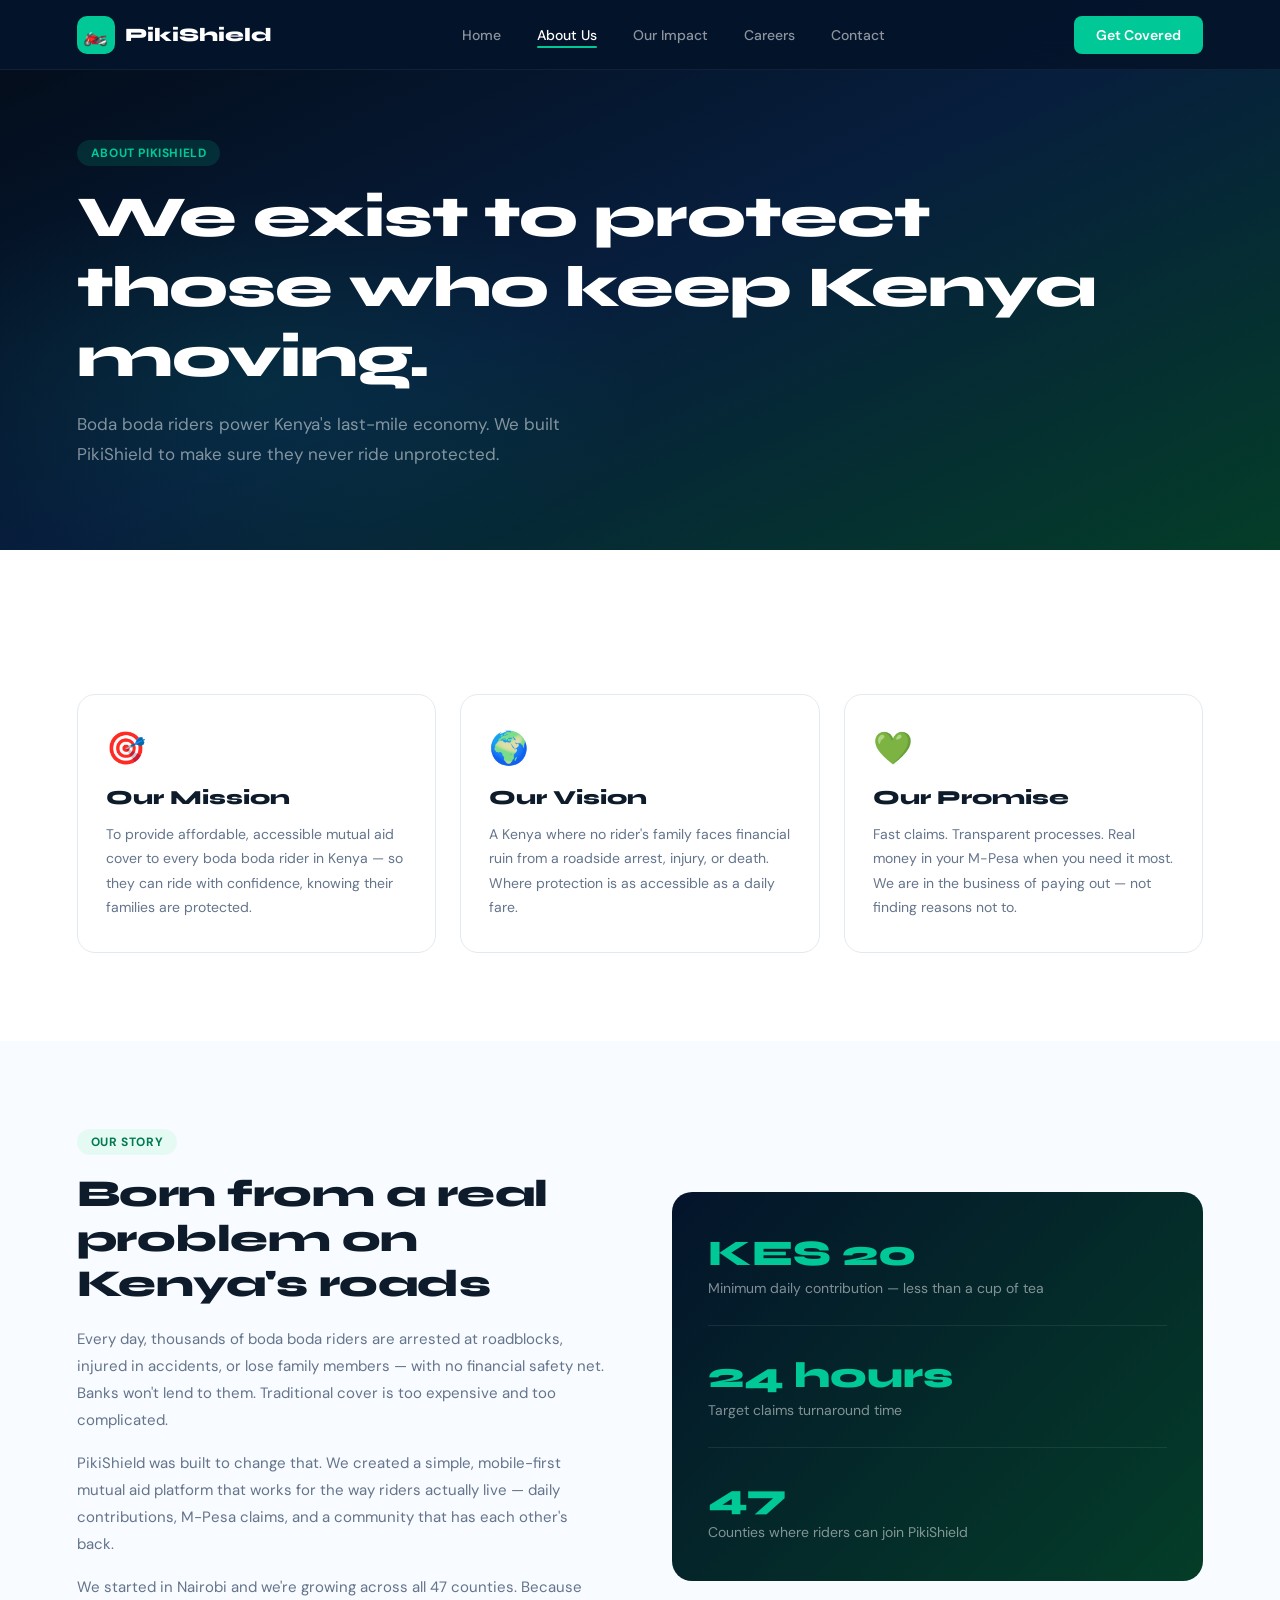
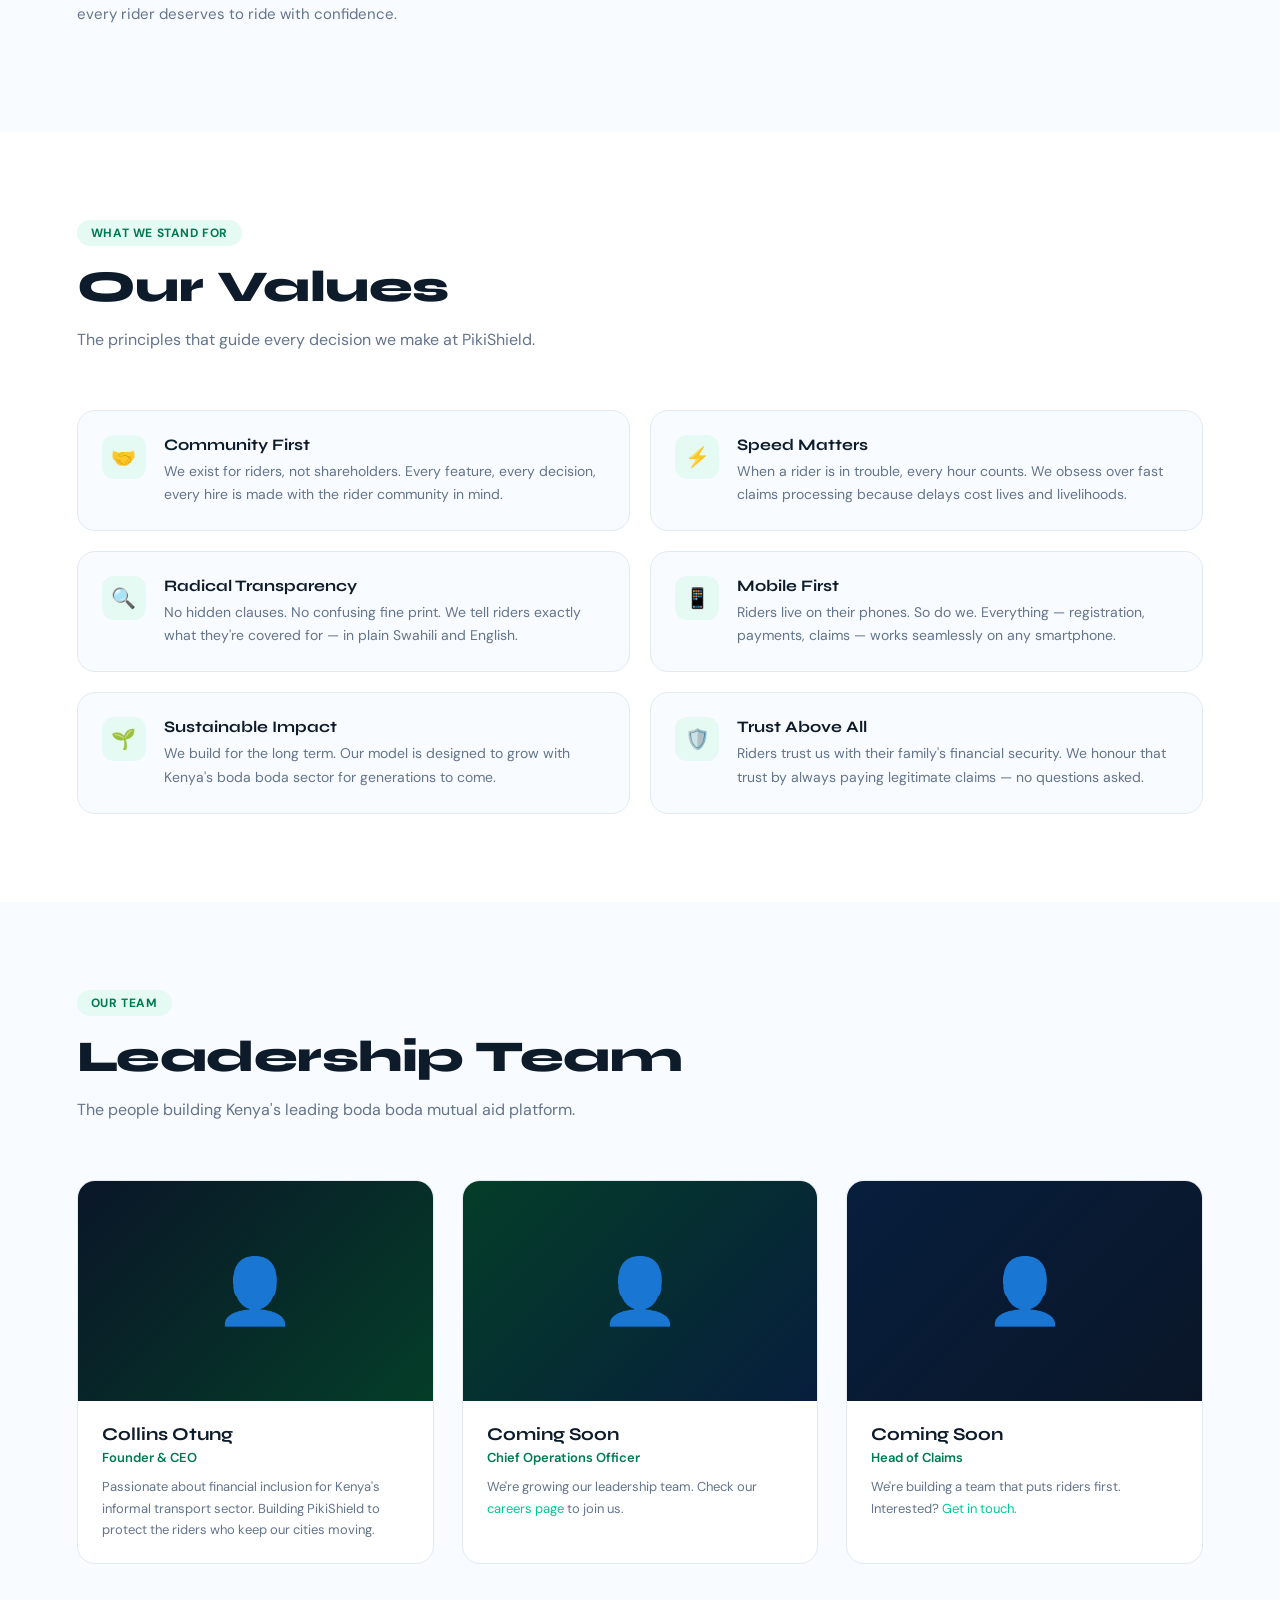
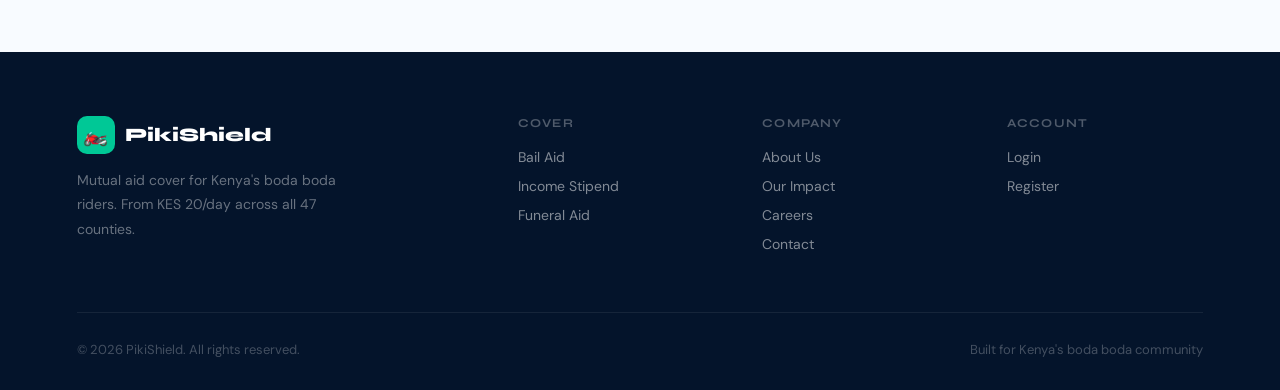
==== about.html @ 439491b2 "initial pikishield website" ====
<!DOCTYPE html>
<html lang="en">
<head>
<meta charset="UTF-8"/>
<meta name="viewport" content="width=device-width, initial-scale=1.0"/>
<title>About Us — PikiShield</title>
<link rel="stylesheet" href="style.css"/>
<style>
.page-hero { background: linear-gradient(155deg, #030B17 0%, #071E3D 50%, #043D28 100%); padding: 140px 6% 80px; position: relative; overflow: hidden; }
.page-hero::before { content: ''; position: absolute; inset: 0; background: radial-gradient(ellipse 50% 60% at 20% 70%, rgba(0,200,150,.1) 0%, transparent 60%); }
.page-hero-inner { max-width: 1180px; margin: 0 auto; position: relative; }
.page-hero h1 { font-size: clamp(36px, 5vw, 58px); font-weight: 800; color: white; letter-spacing: -1px; margin-bottom: 18px; }
.page-hero p { font-size: 17px; color: rgba(255,255,255,.5); max-width: 560px; line-height: 1.75; }

/* Mission / Vision / Values */
.mvv-grid { display: grid; grid-template-columns: repeat(3, 1fr); gap: 24px; margin-top: 56px; }
.mvv-card { background: white; border: 1.5px solid var(--border); border-radius: var(--r-lg); padding: 32px 28px; }
.mvv-icon { font-size: 32px; margin-bottom: 16px; }
.mvv-card h3 { font-size: 20px; font-weight: 800; margin-bottom: 12px; color: var(--text); }
.mvv-card p { font-size: 14px; color: var(--muted); line-height: 1.75; }

/* Values list */
.values-grid { display: grid; grid-template-columns: repeat(2, 1fr); gap: 20px; margin-top: 56px; }
.value-item { display: flex; gap: 18px; align-items: flex-start; padding: 24px; background: var(--bg); border-radius: var(--r-lg); border: 1.5px solid var(--border); }
.value-icon { width: 44px; height: 44px; background: var(--green-light); border-radius: 12px; display: flex; align-items: center; justify-content: center; font-size: 20px; flex-shrink: 0; }
.value-item h4 { font-size: 16px; font-weight: 700; margin-bottom: 6px; }
.value-item p { font-size: 14px; color: var(--muted); line-height: 1.65; }

/* Story section */
.story-grid { display: grid; grid-template-columns: 1fr 1fr; gap: 64px; align-items: center; }
.story-text h2 { font-size: clamp(26px, 3.5vw, 38px); font-weight: 800; margin-bottom: 20px; letter-spacing: -0.5px; }
.story-text p { font-size: 15px; color: var(--muted); line-height: 1.8; margin-bottom: 16px; }
.story-visual { background: linear-gradient(135deg, var(--navy) 0%, #043D28 100%); border-radius: 20px; padding: 40px 36px; }
.story-stat { margin-bottom: 28px; padding-bottom: 28px; border-bottom: 1px solid rgba(255,255,255,.08); }
.story-stat:last-child { margin-bottom: 0; padding-bottom: 0; border-bottom: none; }
.story-stat-val { font-family: 'Syne', sans-serif; font-size: 36px; font-weight: 800; color: var(--green); }
.story-stat-label { font-size: 14px; color: rgba(255,255,255,.5); margin-top: 4px; }

/* Leadership */
.team-grid { display: grid; grid-template-columns: repeat(3, 1fr); gap: 28px; margin-top: 56px; }
.team-card { background: white; border: 1.5px solid var(--border); border-radius: var(--r-lg); overflow: hidden; transition: all .25s; }
.team-card:hover { box-shadow: 0 8px 32px rgba(0,0,0,.08); transform: translateY(-3px); }
.team-photo { width: 100%; height: 220px; object-fit: cover; background: linear-gradient(135deg, var(--navy), #043D28); display: flex; align-items: center; justify-content: center; font-size: 64px; }
.team-info { padding: 22px 24px; }
.team-name { font-family: 'Syne', sans-serif; font-size: 18px; font-weight: 700; margin-bottom: 4px; }
.team-role { font-size: 13px; color: var(--green-deep); font-weight: 600; margin-bottom: 10px; }
.team-bio { font-size: 13px; color: var(--muted); line-height: 1.65; }

@media (max-width: 960px) {
  .mvv-grid { grid-template-columns: 1fr; }
  .values-grid { grid-template-columns: 1fr; }
  .story-grid { grid-template-columns: 1fr; }
  .team-grid { grid-template-columns: 1fr 1fr; }
}
@media (max-width: 600px) {
  .team-grid { grid-template-columns: 1fr; }
}
</style>
</head>
<body>

<nav>
  <a href="index.html" class="nav-logo">
    <div class="nav-logo-icon">🏍️</div>
    <span class="nav-logo-text">PikiShield</span>
  </a>
  <div class="nav-links">
    <a href="index.html">Home</a>
    <a href="about.html" class="active">About Us</a>
    <a href="impact.html">Our Impact</a>
    <a href="careers.html">Careers</a>
    <a href="contact.html">Contact</a>
  </div>
  <a href="https://pikishield-eta.vercel.app" class="nav-cta" target="_blank">Get Covered</a>
  <button class="hamburger" onclick="toggleMenu()">☰</button>
</nav>
<div class="mobile-menu" id="mobileMenu">
  <a href="index.html">Home</a>
  <a href="about.html">About Us</a>
  <a href="impact.html">Our Impact</a>
  <a href="careers.html">Careers</a>
  <a href="contact.html">Contact</a>
  <a href="https://pikishield-eta.vercel.app" target="_blank" style="color:var(--green);font-weight:700;">Get Covered →</a>
</div>

<!-- PAGE HERO -->
<div class="page-hero">
  <div class="page-hero-inner">
    <div class="section-badge light">About PikiShield</div>
    <h1>We exist to protect<br/>those who keep Kenya moving.</h1>
    <p>Boda boda riders power Kenya's last-mile economy. We built PikiShield to make sure they never ride unprotected.</p>
  </div>
</div>

<!-- MISSION / VISION / VALUES -->
<section class="section">
  <div class="section-inner">
    <div class="mvv-grid">
      <div class="mvv-card reveal">
        <div class="mvv-icon">🎯</div>
        <h3>Our Mission</h3>
        <p>To provide affordable, accessible mutual aid cover to every boda boda rider in Kenya — so they can ride with confidence, knowing their families are protected.</p>
      </div>
      <div class="mvv-card reveal">
        <div class="mvv-icon">🌍</div>
        <h3>Our Vision</h3>
        <p>A Kenya where no rider's family faces financial ruin from a roadside arrest, injury, or death. Where protection is as accessible as a daily fare.</p>
      </div>
      <div class="mvv-card reveal">
        <div class="mvv-icon">💚</div>
        <h3>Our Promise</h3>
        <p>Fast claims. Transparent processes. Real money in your M-Pesa when you need it most. We are in the business of paying out — not finding reasons not to.</p>
      </div>
    </div>
  </div>
</section>

<!-- OUR STORY -->
<section class="section" style="background:var(--bg);">
  <div class="section-inner">
    <div class="story-grid">
      <div class="story-text">
        <div class="section-badge">Our Story</div>
        <h2>Born from a real problem on Kenya's roads</h2>
        <p>Every day, thousands of boda boda riders are arrested at roadblocks, injured in accidents, or lose family members — with no financial safety net. Banks won't lend to them. Traditional cover is too expensive and too complicated.</p>
        <p>PikiShield was built to change that. We created a simple, mobile-first mutual aid platform that works for the way riders actually live — daily contributions, M-Pesa claims, and a community that has each other's back.</p>
        <p>We started in Nairobi and we're growing across all 47 counties. Because every rider deserves to ride with confidence.</p>
      </div>
      <div class="story-visual">
        <div class="story-stat reveal">
          <div class="story-stat-val">KES 20</div>
          <div class="story-stat-label">Minimum daily contribution — less than a cup of tea</div>
        </div>
        <div class="story-stat reveal">
          <div class="story-stat-val">24 hours</div>
          <div class="story-stat-label">Target claims turnaround time</div>
        </div>
        <div class="story-stat reveal">
          <div class="story-stat-val">47</div>
          <div class="story-stat-label">Counties where riders can join PikiShield</div>
        </div>
      </div>
    </div>
  </div>
</section>

<!-- VALUES -->
<section class="section">
  <div class="section-inner">
    <div class="section-badge">What We Stand For</div>
    <h2 class="section-title">Our Values</h2>
    <p class="section-sub">The principles that guide every decision we make at PikiShield.</p>
    <div class="values-grid">
      <div class="value-item reveal">
        <div class="value-icon">🤝</div>
        <div>
          <h4>Community First</h4>
          <p>We exist for riders, not shareholders. Every feature, every decision, every hire is made with the rider community in mind.</p>
        </div>
      </div>
      <div class="value-item reveal">
        <div class="value-icon">⚡</div>
        <div>
          <h4>Speed Matters</h4>
          <p>When a rider is in trouble, every hour counts. We obsess over fast claims processing because delays cost lives and livelihoods.</p>
        </div>
      </div>
      <div class="value-item reveal">
        <div class="value-icon">🔍</div>
        <div>
          <h4>Radical Transparency</h4>
          <p>No hidden clauses. No confusing fine print. We tell riders exactly what they're covered for — in plain Swahili and English.</p>
        </div>
      </div>
      <div class="value-item reveal">
        <div class="value-icon">📱</div>
        <div>
          <h4>Mobile First</h4>
          <p>Riders live on their phones. So do we. Everything — registration, payments, claims — works seamlessly on any smartphone.</p>
        </div>
      </div>
      <div class="value-item reveal">
        <div class="value-icon">🌱</div>
        <div>
          <h4>Sustainable Impact</h4>
          <p>We build for the long term. Our model is designed to grow with Kenya's boda boda sector for generations to come.</p>
        </div>
      </div>
      <div class="value-item reveal">
        <div class="value-icon">🛡️</div>
        <div>
          <h4>Trust Above All</h4>
          <p>Riders trust us with their family's financial security. We honour that trust by always paying legitimate claims — no questions asked.</p>
        </div>
      </div>
    </div>
  </div>
</section>

<!-- LEADERSHIP -->
<section class="section" style="background:var(--bg);">
  <div class="section-inner">
    <div class="section-badge">Our Team</div>
    <h2 class="section-title">Leadership Team</h2>
    <p class="section-sub">The people building Kenya's leading boda boda mutual aid platform.</p>
    <div class="team-grid">

      <!-- Team Member 1 - Replace src with actual photo -->
      <div class="team-card reveal">
        <div class="team-photo" style="background:linear-gradient(135deg,#0A1628,#043D28);">
          <span>👤</span>
        </div>
        <div class="team-info">
          <div class="team-name">Collins Otung</div>
          <div class="team-role">Founder & CEO</div>
          <p class="team-bio">Passionate about financial inclusion for Kenya's informal transport sector. Building PikiShield to protect the riders who keep our cities moving.</p>
        </div>
      </div>

      <!-- Team Member 2 - Placeholder -->
      <div class="team-card reveal">
        <div class="team-photo" style="background:linear-gradient(135deg,#043D28,#071E3D);">
          <span>👤</span>
        </div>
        <div class="team-info">
          <div class="team-name">Coming Soon</div>
          <div class="team-role">Chief Operations Officer</div>
          <p class="team-bio">We're growing our leadership team. Check our <a href="careers.html" style="color:var(--green);">careers page</a> to join us.</p>
        </div>
      </div>

      <!-- Team Member 3 - Placeholder -->
      <div class="team-card reveal">
        <div class="team-photo" style="background:linear-gradient(135deg,#071E3D,#0A1628);">
          <span>👤</span>
        </div>
        <div class="team-info">
          <div class="team-name">Coming Soon</div>
          <div class="team-role">Head of Claims</div>
          <p class="team-bio">We're building a team that puts riders first. Interested? <a href="contact.html" style="color:var(--green);">Get in touch.</a></p>
        </div>
      </div>

    </div>
  </div>
</section>

<!-- FOOTER -->
<footer>
  <div class="footer-inner">
    <div class="footer-grid">
      <div>
        <a href="index.html" class="nav-logo">
          <div class="nav-logo-icon">🏍️</div>
          <span class="nav-logo-text">PikiShield</span>
        </a>
        <p class="footer-brand-desc">Mutual aid cover for Kenya's boda boda riders. From KES 20/day across all 47 counties.</p>
      </div>
      <div class="footer-col">
        <h4>Cover</h4>
        <a href="index.html">Bail Aid</a>
        <a href="index.html">Income Stipend</a>
        <a href="index.html">Funeral Aid</a>
      </div>
      <div class="footer-col">
        <h4>Company</h4>
        <a href="about.html">About Us</a>
        <a href="impact.html">Our Impact</a>
        <a href="careers.html">Careers</a>
        <a href="contact.html">Contact</a>
      </div>
      <div class="footer-col">
        <h4>Account</h4>
        <a href="https://pikishield-eta.vercel.app" target="_blank">Login</a>
        <a href="https://pikishield-eta.vercel.app/register" target="_blank">Register</a>
      </div>
    </div>
    <div class="footer-bottom">
      <p>© 2026 PikiShield. All rights reserved.</p>
      <p>Built for Kenya's boda boda community</p>
    </div>
  </div>
</footer>

<script>
function toggleMenu() { document.getElementById('mobileMenu').classList.toggle('open'); }
const observer = new IntersectionObserver(entries => { entries.forEach(e => { if (e.isIntersecting) e.target.classList.add('visible'); }); }, { threshold: 0.12 });
document.querySelectorAll('.reveal').forEach(el => observer.observe(el));
</script>
</body>
</html>
---- style.css ----
@import url('https://fonts.googleapis.com/css2?family=Syne:wght@400;600;700;800&family=DM+Sans:ital,wght@0,300;0,400;0,500;0,600;1,400&display=swap');

:root {
  --green: #00C896;
  --green-dark: #009970;
  --green-deep: #007A50;
  --green-light: #E6FAF4;
  --navy: #04142B;
  --navy-2: #071E3D;
  --text: #0D1B2A;
  --muted: #64748B;
  --border: #E2EAF0;
  --bg: #F8FBFF;
  --white: #FFFFFF;
  --amber: #F59E0B;
  --r: 12px;
  --r-lg: 18px;
}

*, *::before, *::after { box-sizing: border-box; margin: 0; padding: 0; }
html { scroll-behavior: smooth; }
body { font-family: 'DM Sans', sans-serif; color: var(--text); background: var(--white); overflow-x: hidden; -webkit-font-smoothing: antialiased; }
h1, h2, h3, h4 { font-family: 'Syne', sans-serif; }
img { max-width: 100%; }
a { text-decoration: none; }

/* ── NAV ── */
nav {
  position: fixed; top: 0; left: 0; right: 0; z-index: 1000;
  display: flex; align-items: center; justify-content: space-between;
  padding: 0 6%; height: 70px;
  background: rgba(4,20,43,0.97);
  backdrop-filter: blur(16px);
  border-bottom: 1px solid rgba(255,255,255,0.06);
  transition: all .3s;
}
.nav-logo { display: flex; align-items: center; gap: 10px; }
.nav-logo-icon { width: 38px; height: 38px; border-radius: 10px; background: var(--green); display: flex; align-items: center; justify-content: center; font-size: 20px; }
.nav-logo-text { font-family: 'Syne', sans-serif; font-weight: 800; font-size: 19px; color: white; }
.nav-links { display: flex; align-items: center; gap: 36px; }
.nav-links a { color: rgba(255,255,255,0.55); font-size: 14px; font-weight: 500; transition: color .2s; position: relative; }
.nav-links a:hover, .nav-links a.active { color: white; }
.nav-links a.active::after { content: ''; position: absolute; bottom: -4px; left: 0; right: 0; height: 2px; background: var(--green); border-radius: 2px; }
.nav-cta { background: var(--green); color: white; border: none; padding: 10px 22px; border-radius: 8px; font-size: 14px; font-weight: 600; cursor: pointer; transition: background .2s; }
.nav-cta:hover { background: var(--green-dark); }
.hamburger { display: none; background: none; border: none; cursor: pointer; color: white; font-size: 24px; padding: 4px; }
.mobile-menu { display: none; position: fixed; top: 70px; left: 0; right: 0; background: rgba(4,20,43,0.99); padding: 20px 6%; border-bottom: 1px solid rgba(255,255,255,.08); z-index: 999; }
.mobile-menu.open { display: flex; flex-direction: column; gap: 18px; }
.mobile-menu a { color: rgba(255,255,255,.7); font-size: 16px; font-weight: 500; padding: 8px 0; border-bottom: 1px solid rgba(255,255,255,.07); }

/* ── BUTTONS ── */
.btn-primary { display: inline-flex; align-items: center; gap: 8px; background: var(--green); color: white; border: none; padding: 14px 28px; border-radius: var(--r); font-size: 15px; font-weight: 600; cursor: pointer; transition: all .2s; box-shadow: 0 4px 20px rgba(0,200,150,.25); font-family: 'DM Sans', sans-serif; }
.btn-primary:hover { background: var(--green-dark); transform: translateY(-1px); box-shadow: 0 8px 28px rgba(0,200,150,.35); }
.btn-outline { display: inline-flex; align-items: center; gap: 8px; background: transparent; color: white; border: 1.5px solid rgba(255,255,255,.25); padding: 14px 28px; border-radius: var(--r); font-size: 15px; font-weight: 600; cursor: pointer; transition: all .2s; font-family: 'DM Sans', sans-serif; }
.btn-outline:hover { border-color: white; background: rgba(255,255,255,.06); }
.btn-dark { display: inline-flex; align-items: center; gap: 8px; background: var(--navy); color: white; border: none; padding: 14px 28px; border-radius: var(--r); font-size: 15px; font-weight: 600; cursor: pointer; transition: all .2s; font-family: 'DM Sans', sans-serif; }
.btn-dark:hover { background: var(--navy-2); }

/* ── SECTION HELPERS ── */
.section { padding: 88px 6%; }
.section-inner { max-width: 1180px; margin: 0 auto; }
.section-badge { display: inline-block; background: var(--green-light); color: var(--green-deep); padding: 5px 14px; border-radius: 20px; font-size: 12px; font-weight: 700; letter-spacing: 0.6px; margin-bottom: 16px; text-transform: uppercase; }
.section-badge.light { background: rgba(0,200,150,.15); color: var(--green); }
.section-title { font-size: clamp(28px, 4vw, 44px); font-weight: 800; color: var(--text); margin-bottom: 14px; letter-spacing: -0.5px; line-height: 1.15; }
.section-title.white { color: white; }
.section-sub { font-size: 16px; color: var(--muted); line-height: 1.75; max-width: 580px; }
.section-sub.white { color: rgba(255,255,255,.55); }
.text-center { text-align: center; }
.text-center .section-sub { margin: 0 auto; }

/* ── DARK SECTION ── */
.dark-section { background: var(--navy); }

/* ── FOOTER ── */
footer { background: var(--navy); padding: 64px 6% 32px; }
.footer-inner { max-width: 1180px; margin: 0 auto; }
.footer-grid { display: grid; grid-template-columns: 2fr 1fr 1fr 1fr; gap: 48px; padding-bottom: 48px; border-bottom: 1px solid rgba(255,255,255,.07); }
.footer-brand-desc { font-size: 14px; color: rgba(255,255,255,.4); line-height: 1.75; margin-top: 14px; max-width: 280px; }
.footer-col h4 { font-family: 'Syne', sans-serif; font-size: 12px; font-weight: 700; color: rgba(255,255,255,.3); text-transform: uppercase; letter-spacing: 1.2px; margin-bottom: 18px; }
.footer-col a { display: block; font-size: 14px; color: rgba(255,255,255,.5); margin-bottom: 11px; transition: color .2s; }
.footer-col a:hover { color: var(--green); }
.footer-bottom { display: flex; justify-content: space-between; align-items: center; padding-top: 28px; }
.footer-bottom p { font-size: 13px; color: rgba(255,255,255,.25); }

/* ── FORMS ── */
.form-group { margin-bottom: 20px; }
.form-group label { display: block; font-size: 13px; font-weight: 600; color: var(--text); margin-bottom: 7px; }
.form-group input, .form-group select, .form-group textarea { width: 100%; padding: 13px 15px; border: 1.5px solid var(--border); border-radius: var(--r); font-size: 14px; font-family: 'DM Sans', sans-serif; color: var(--text); background: white; transition: border-color .2s; outline: none; }
.form-group input:focus, .form-group select:focus, .form-group textarea:focus { border-color: var(--green); box-shadow: 0 0 0 4px rgba(0,200,150,.1); }
.form-group textarea { resize: vertical; min-height: 110px; }
.form-submit { width: 100%; background: var(--green); color: white; border: none; padding: 15px; border-radius: var(--r); font-size: 15px; font-weight: 700; cursor: pointer; font-family: 'DM Sans', sans-serif; transition: background .2s; }
.form-submit:hover { background: var(--green-dark); }

/* ── RESPONSIVE ── */
@media (max-width: 960px) {
  .nav-links, .nav-cta { display: none; }
  .hamburger { display: block; }
  .footer-grid { grid-template-columns: 1fr 1fr; gap: 32px; }
  .section { padding: 64px 5%; }
}
@media (max-width: 600px) {
  .footer-grid { grid-template-columns: 1fr; }
  .footer-bottom { flex-direction: column; gap: 10px; text-align: center; }
  .section { padding: 52px 5%; }
}

/* ── ANIMATIONS ── */
.reveal { opacity: 0; transform: translateY(24px); transition: opacity .6s ease, transform .6s ease; }
.reveal.visible { opacity: 1; transform: translateY(0); }
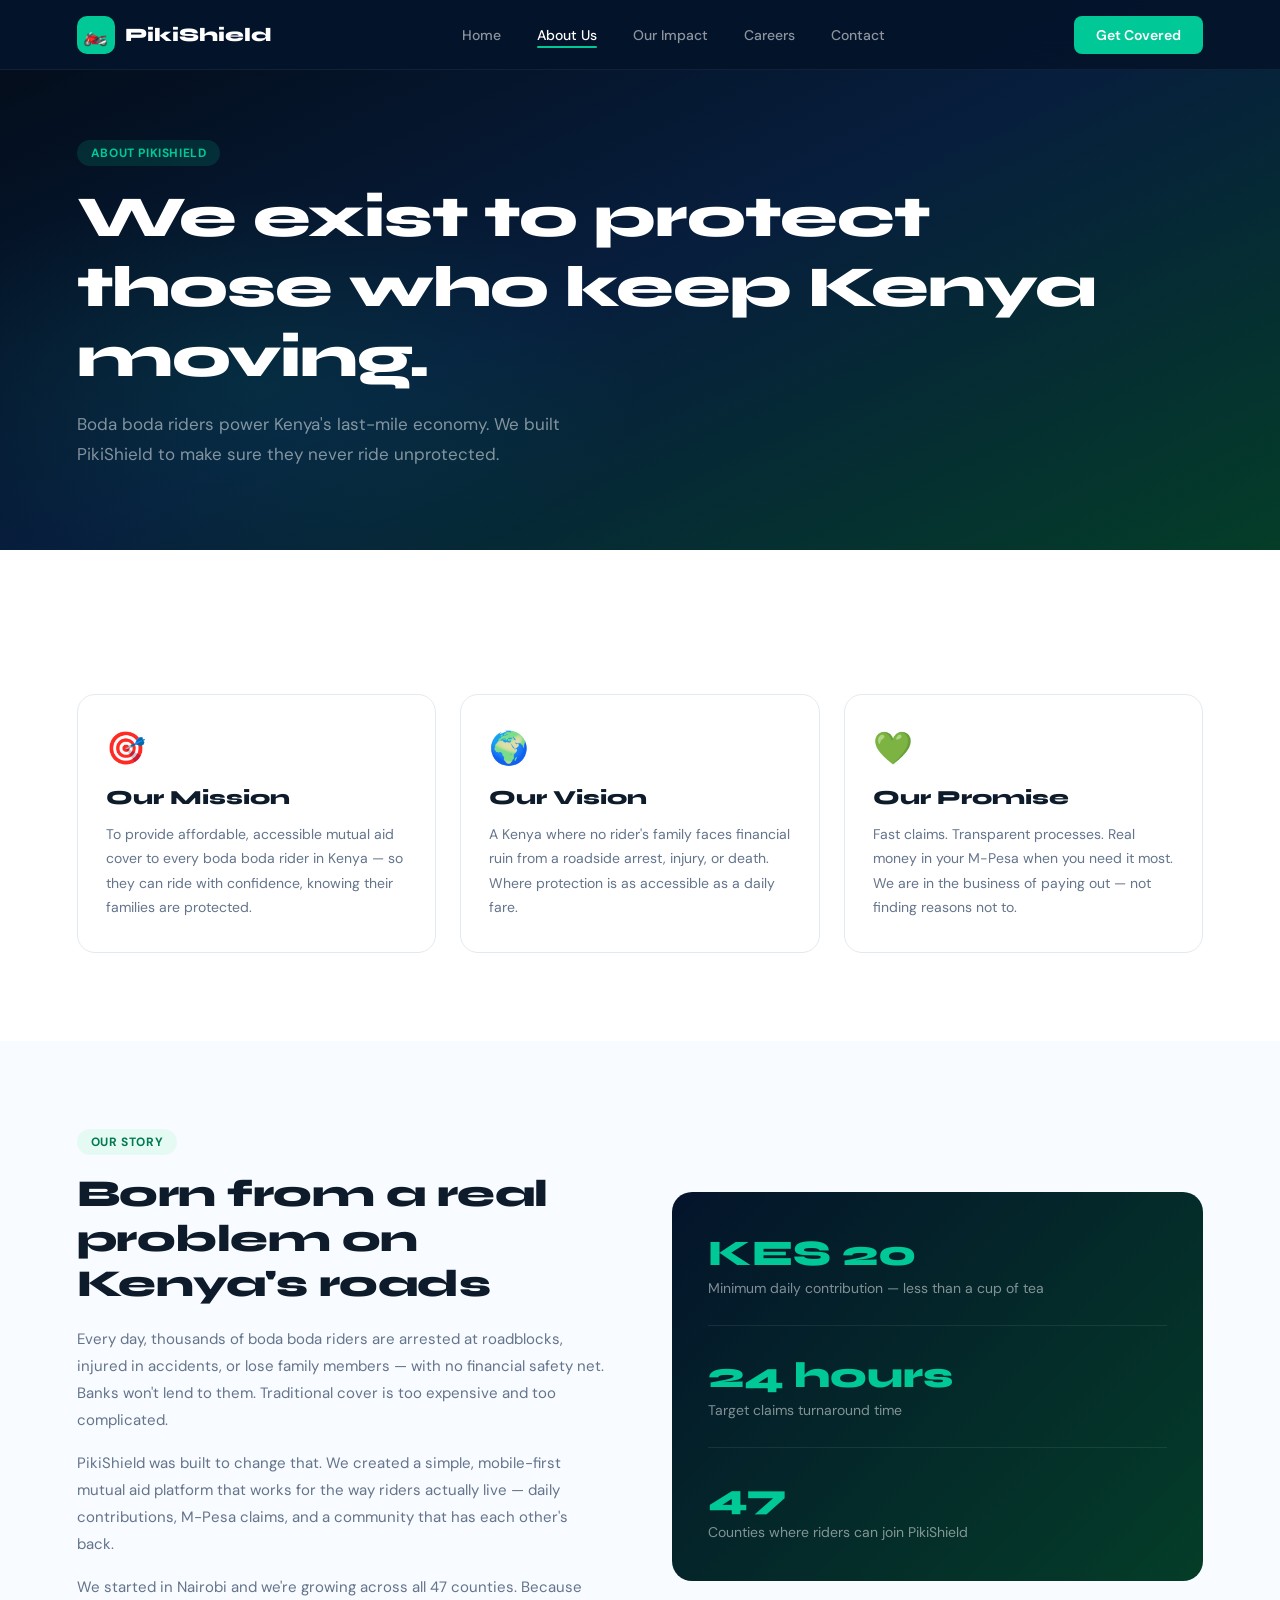
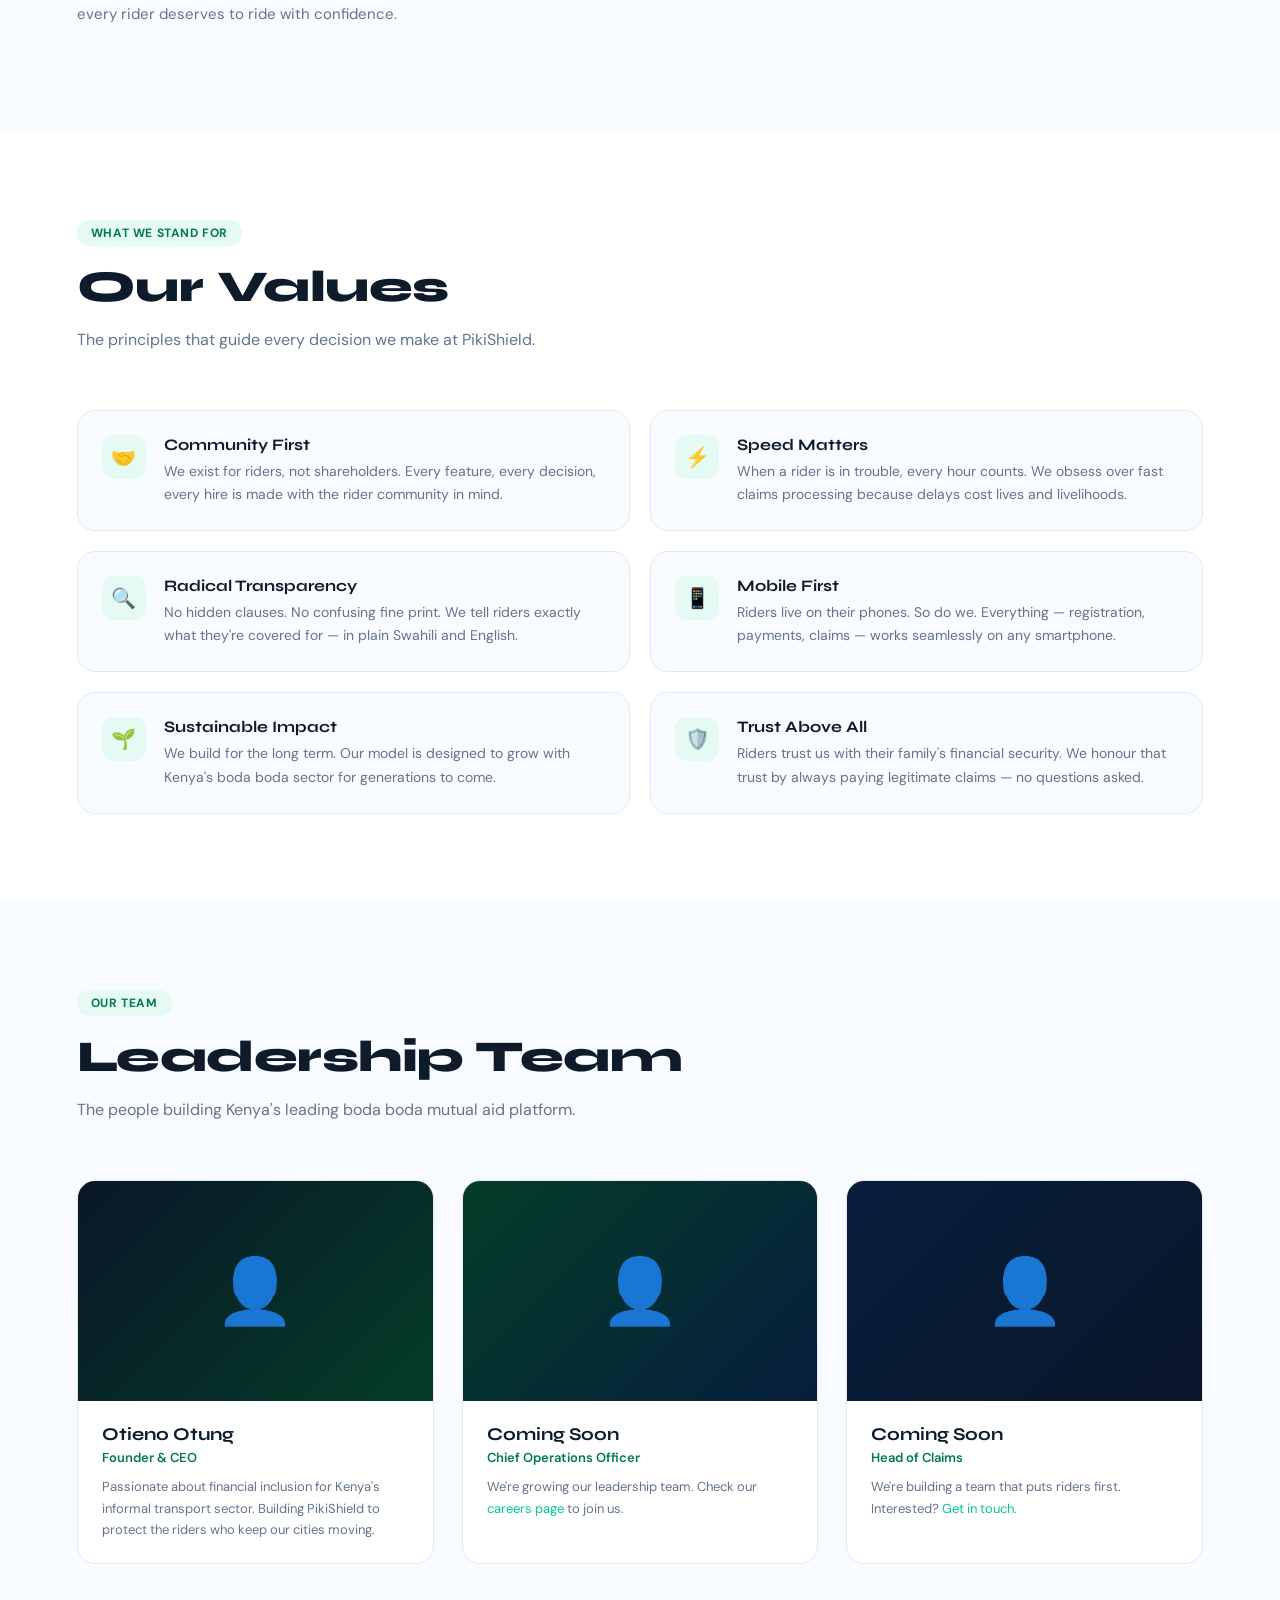
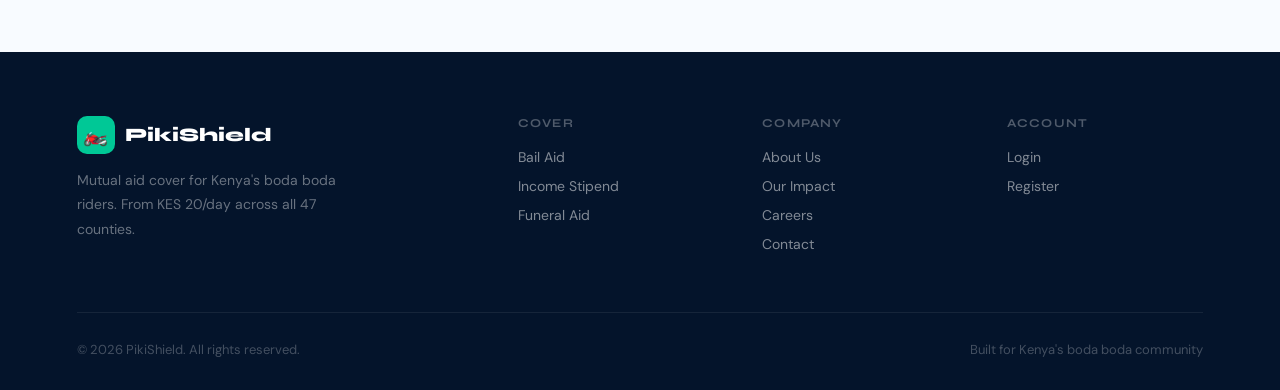
==== commit 621c6005: "fix founder name to Otieno" ====
--- a/about.html
+++ b/about.html
@@ -211,7 +211,7 @@
           <span>👤</span>
         </div>
         <div class="team-info">
-          <div class="team-name">Collins Otung</div>
+          <div class="team-name">Otieno Otung</div>
           <div class="team-role">Founder & CEO</div>
           <p class="team-bio">Passionate about financial inclusion for Kenya's informal transport sector. Building PikiShield to protect the riders who keep our cities moving.</p>
         </div>
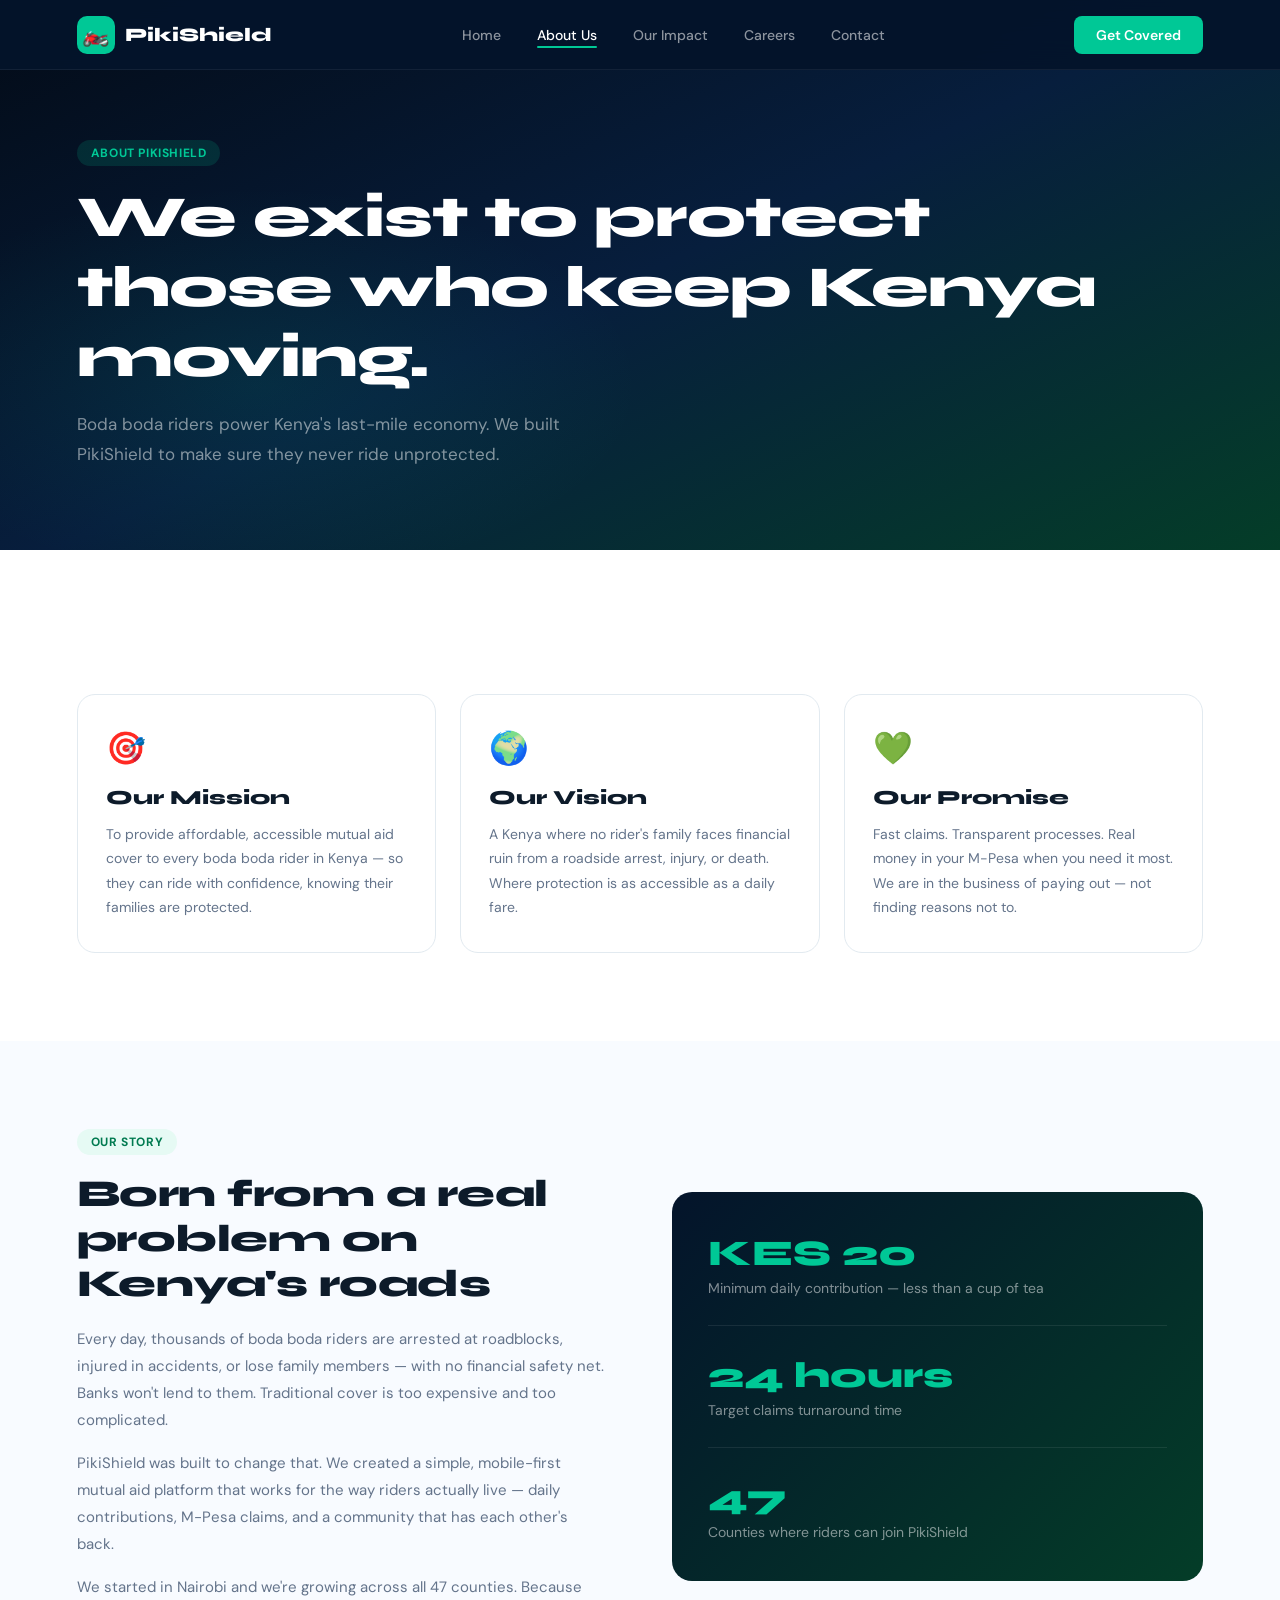
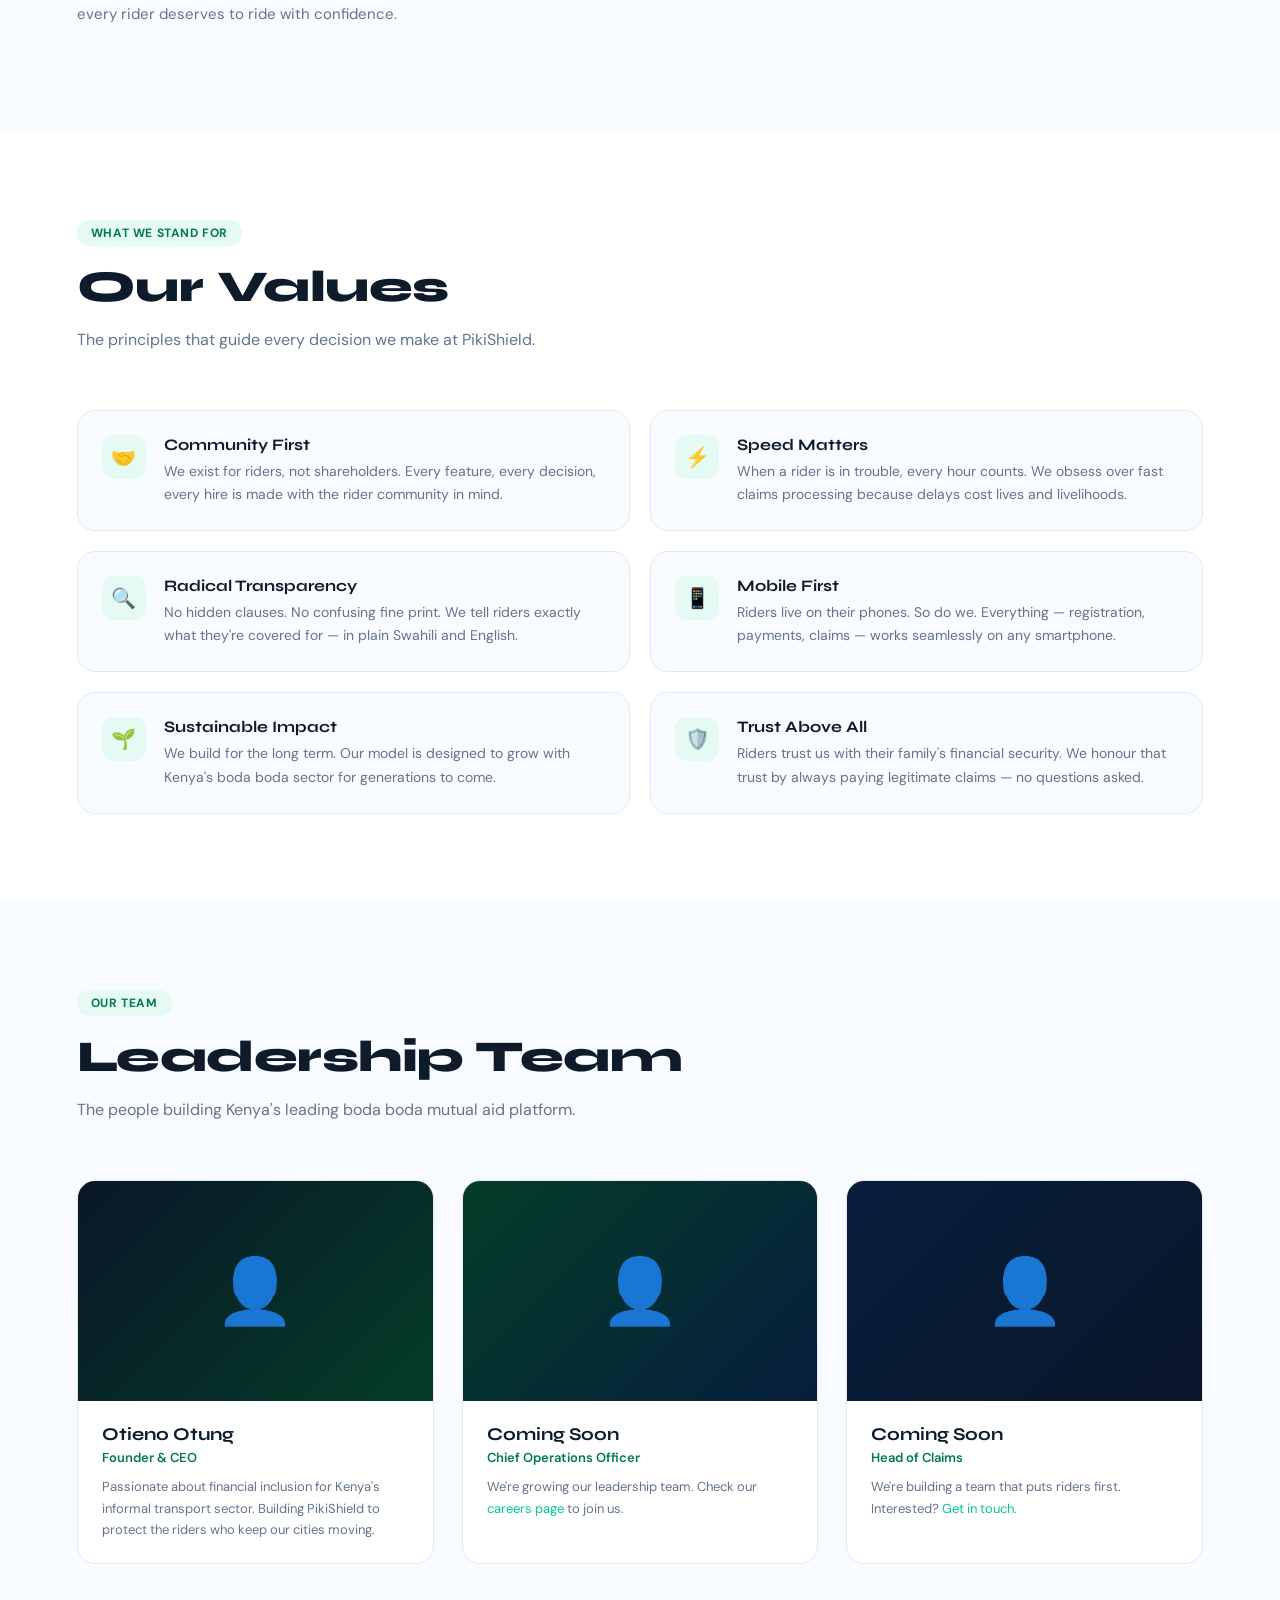
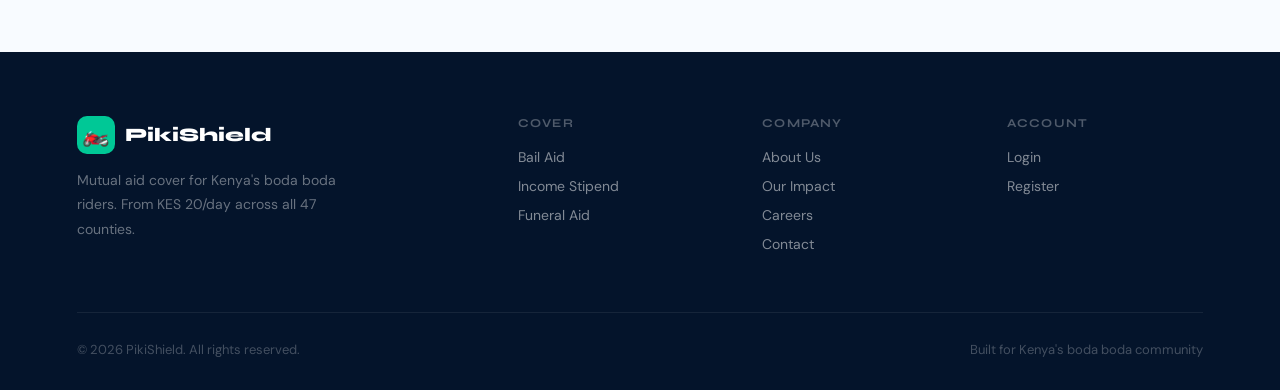
==== commit 6ef86793: "fix logo consistency across all pages" ====
--- a/about.html
+++ b/about.html
@@ -61,7 +61,7 @@
 
 <nav>
   <a href="index.html" class="nav-logo">
-    <div class="nav-logo-icon">🏍️</div>
+    <div class="nav-logo-icon" style="background:var(--green);width:38px;height:38px;border-radius:10px;display:flex;align-items:center;justify-content:center;font-size:22px;">🏍️</div>
     <span class="nav-logo-text">PikiShield</span>
   </a>
   <div class="nav-links">
@@ -251,7 +251,7 @@
     <div class="footer-grid">
       <div>
         <a href="index.html" class="nav-logo">
-          <div class="nav-logo-icon">🏍️</div>
+          <div class="nav-logo-icon" style="background:var(--green);width:38px;height:38px;border-radius:10px;display:flex;align-items:center;justify-content:center;font-size:22px;">🏍️</div>
           <span class="nav-logo-text">PikiShield</span>
         </a>
         <p class="footer-brand-desc">Mutual aid cover for Kenya's boda boda riders. From KES 20/day across all 47 counties.</p>
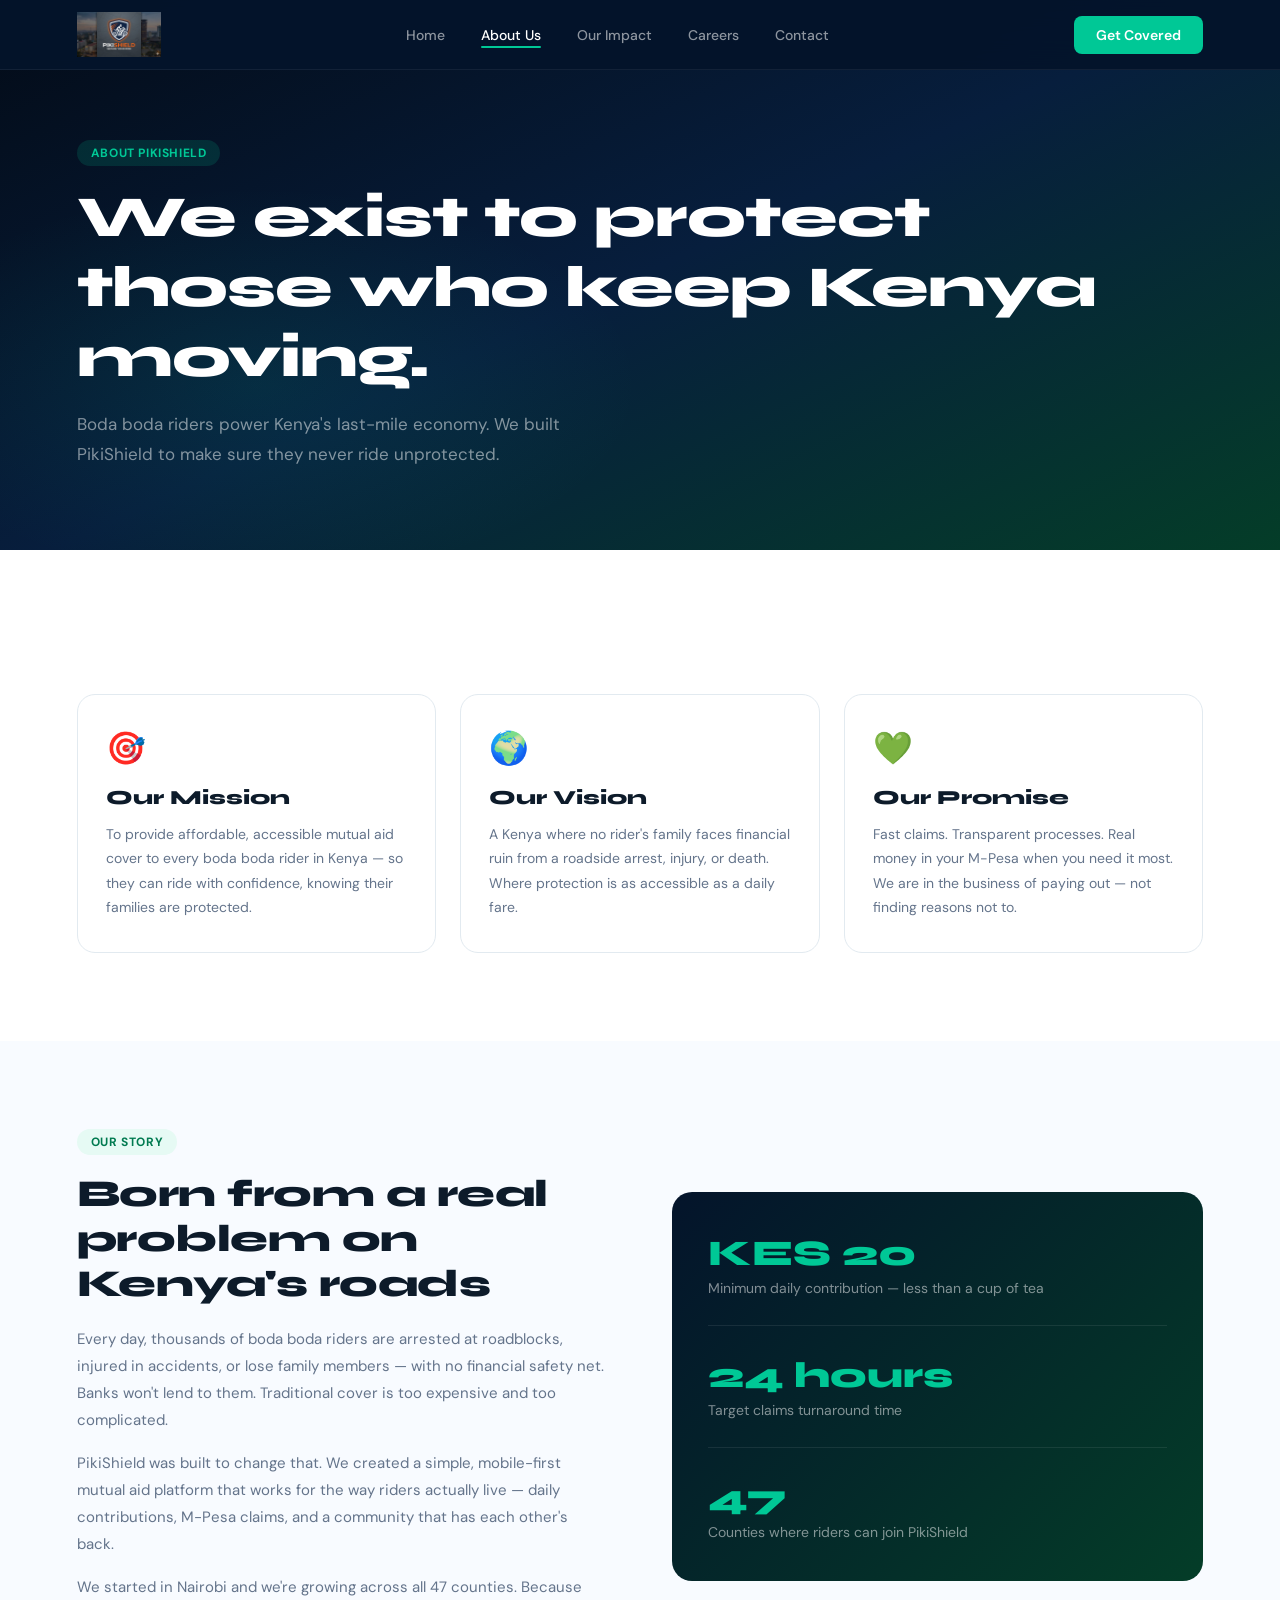
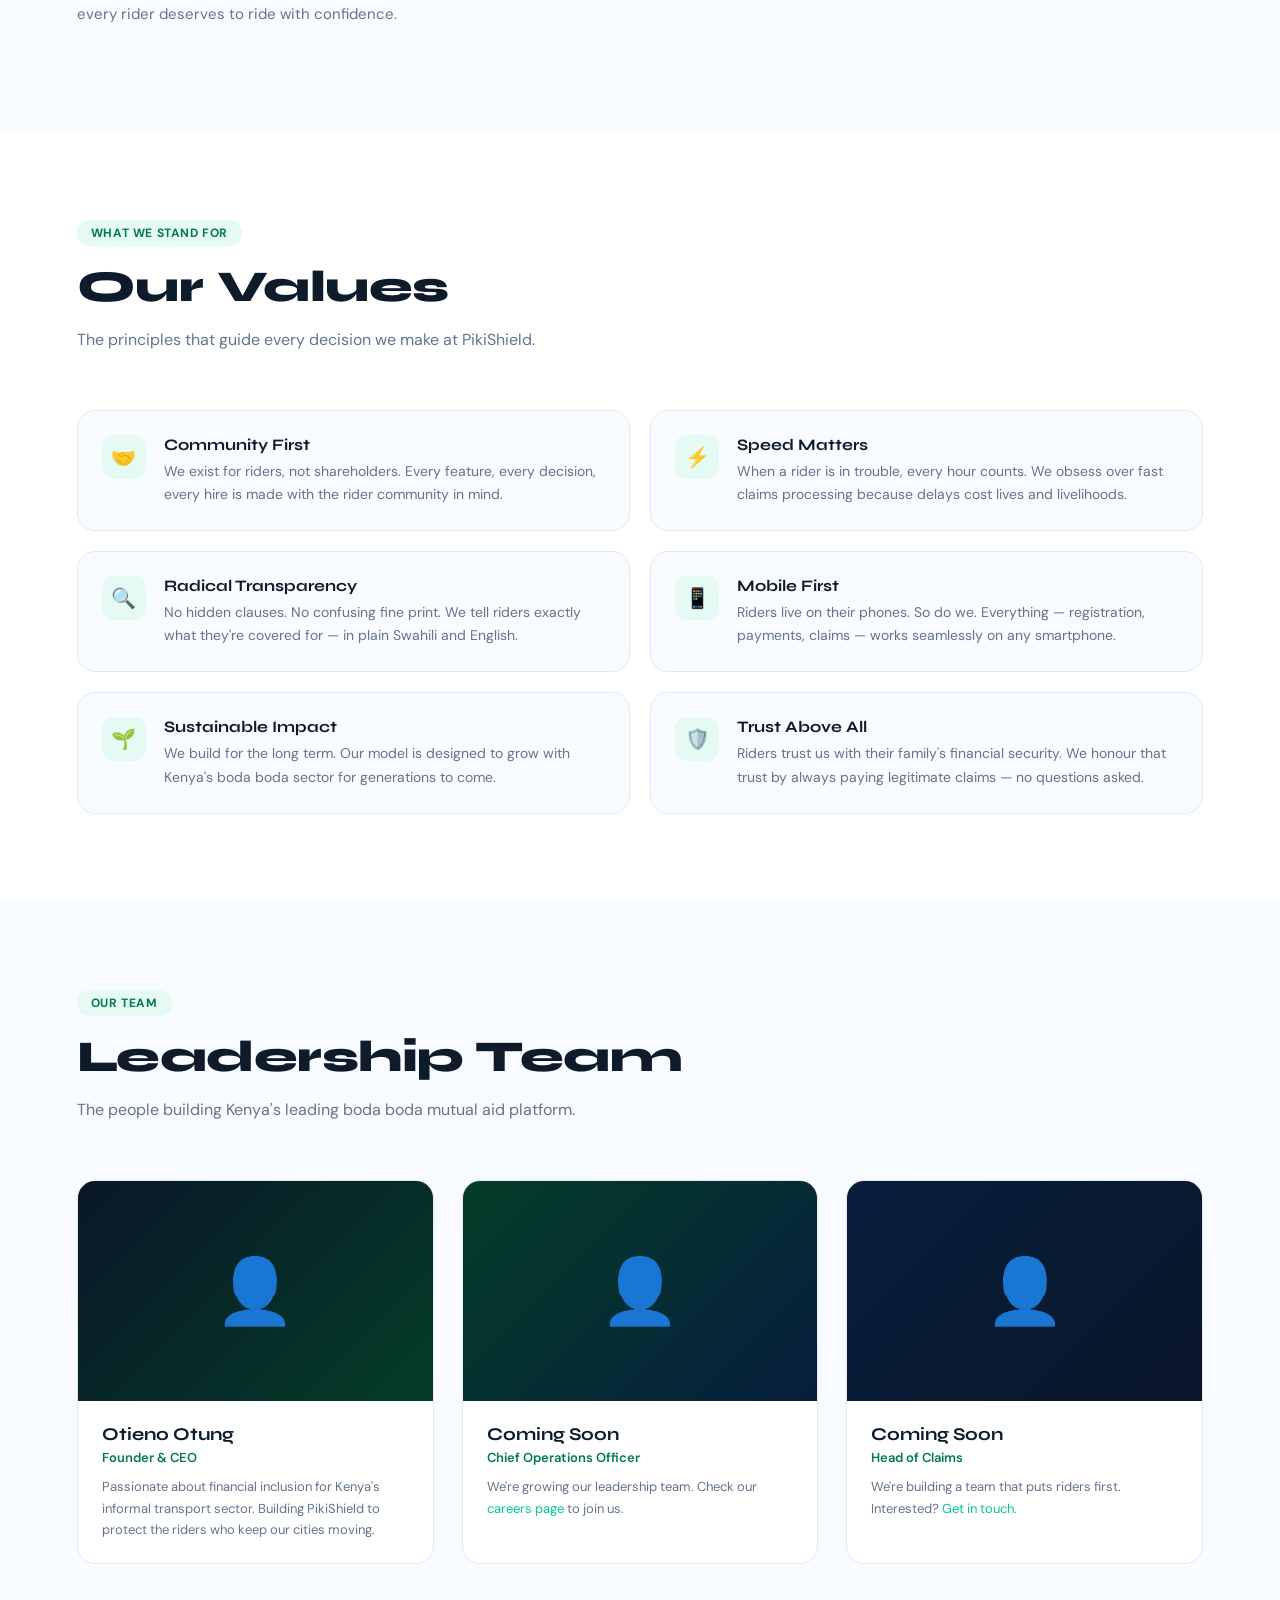
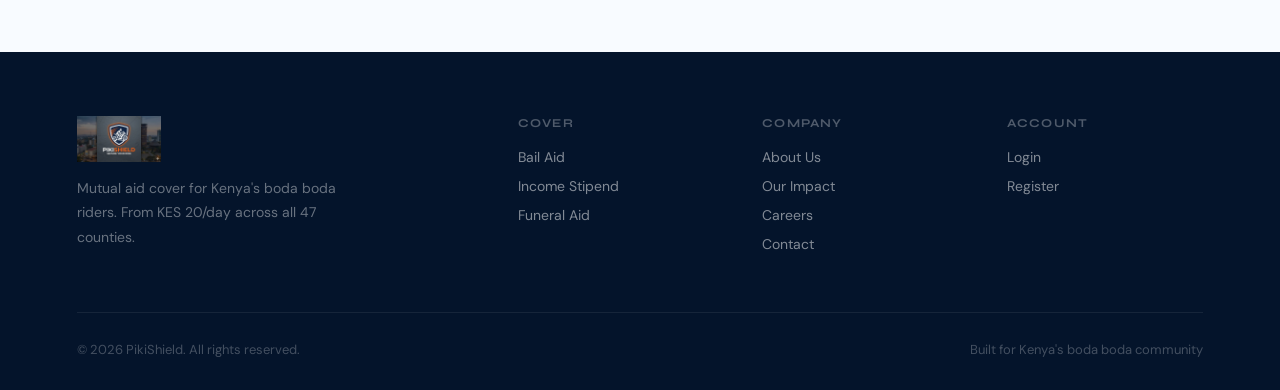
==== commit 8fc0dc5a: "Add PikiShield logo to all pages" ====
--- a/about.html
+++ b/about.html
@@ -61,8 +61,7 @@
 
 <nav>
   <a href="index.html" class="nav-logo">
-    <div class="nav-logo-icon" style="background:var(--green);width:38px;height:38px;border-radius:10px;display:flex;align-items:center;justify-content:center;font-size:22px;">🏍️</div>
-    <span class="nav-logo-text">PikiShield</span>
+    <img src="pikishield-logo.png" alt="PikiShield" style="height:46px;width:auto;object-fit:contain;"/>
   </a>
   <div class="nav-links">
     <a href="index.html">Home</a>
@@ -251,8 +250,7 @@
     <div class="footer-grid">
       <div>
         <a href="index.html" class="nav-logo">
-          <div class="nav-logo-icon" style="background:var(--green);width:38px;height:38px;border-radius:10px;display:flex;align-items:center;justify-content:center;font-size:22px;">🏍️</div>
-          <span class="nav-logo-text">PikiShield</span>
+          <img src="pikishield-logo.png" alt="PikiShield" style="height:46px;width:auto;object-fit:contain;"/>
         </a>
         <p class="footer-brand-desc">Mutual aid cover for Kenya's boda boda riders. From KES 20/day across all 47 counties.</p>
       </div>
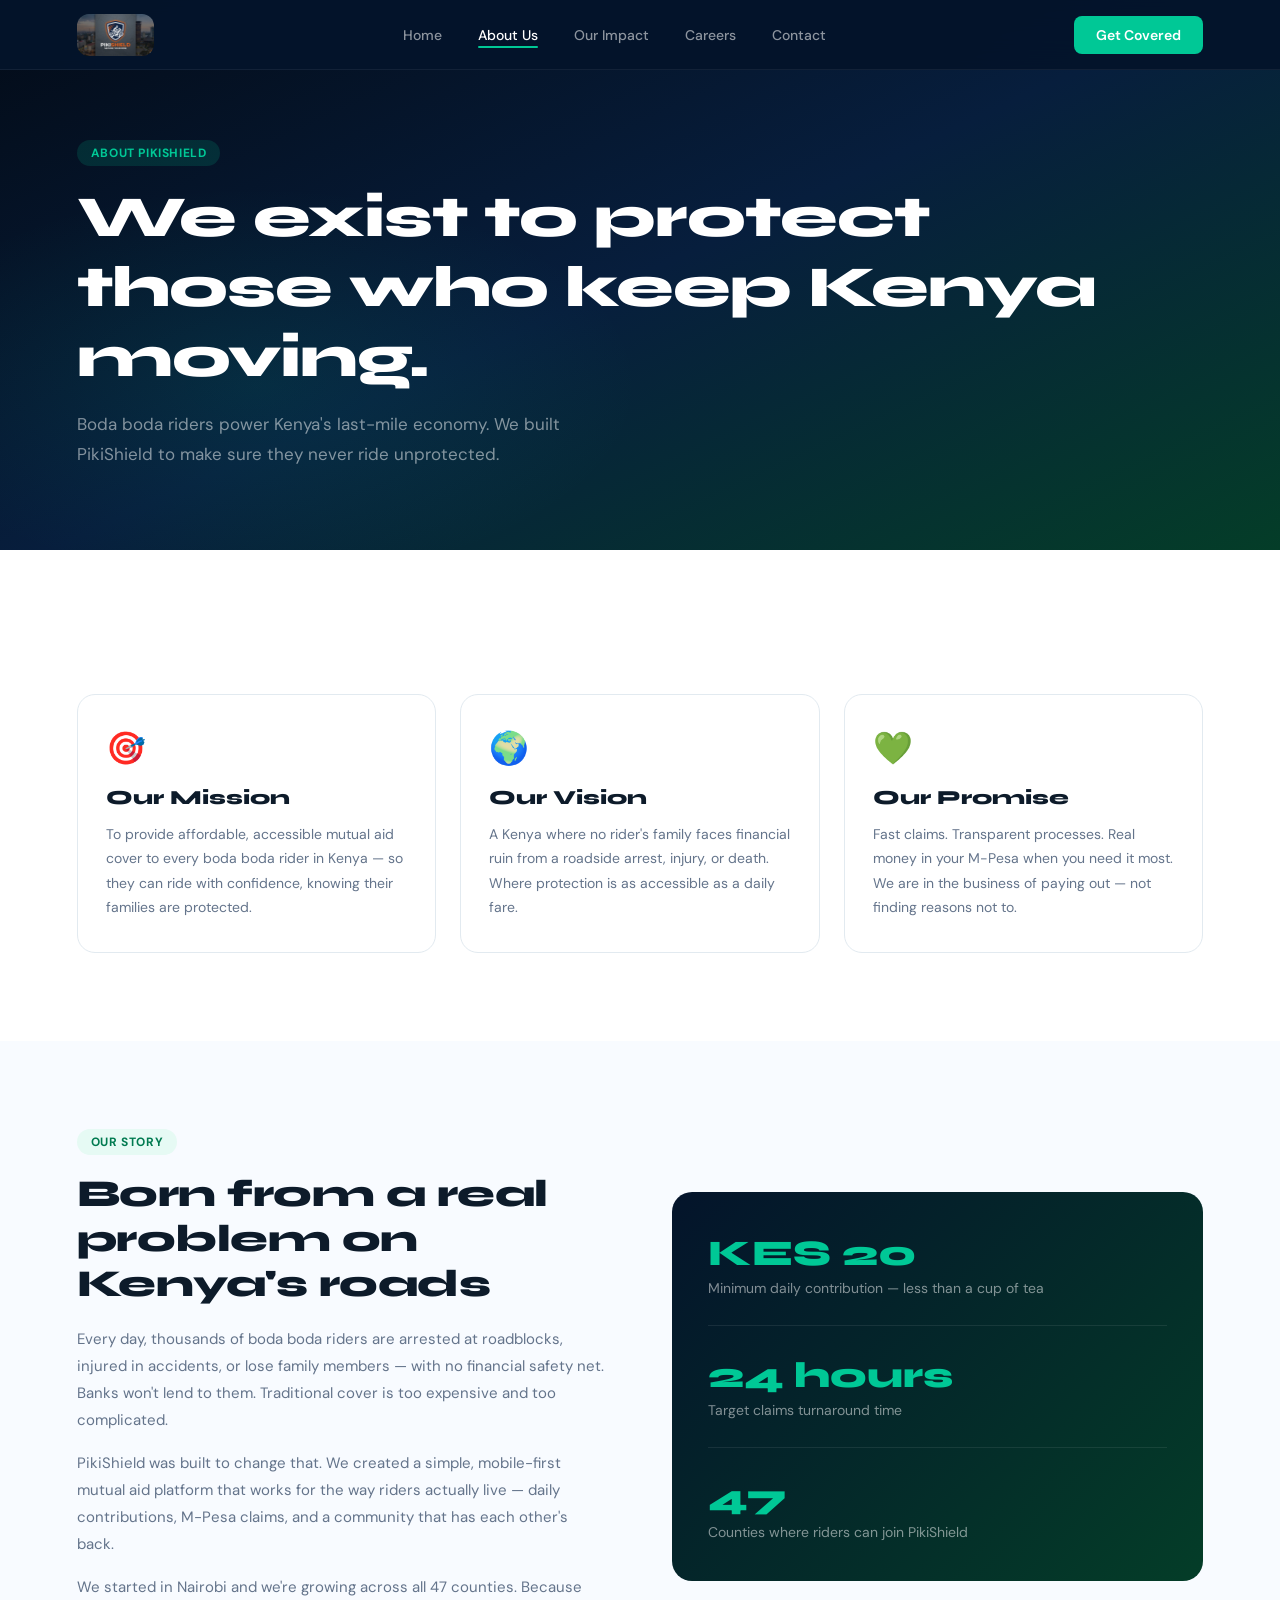
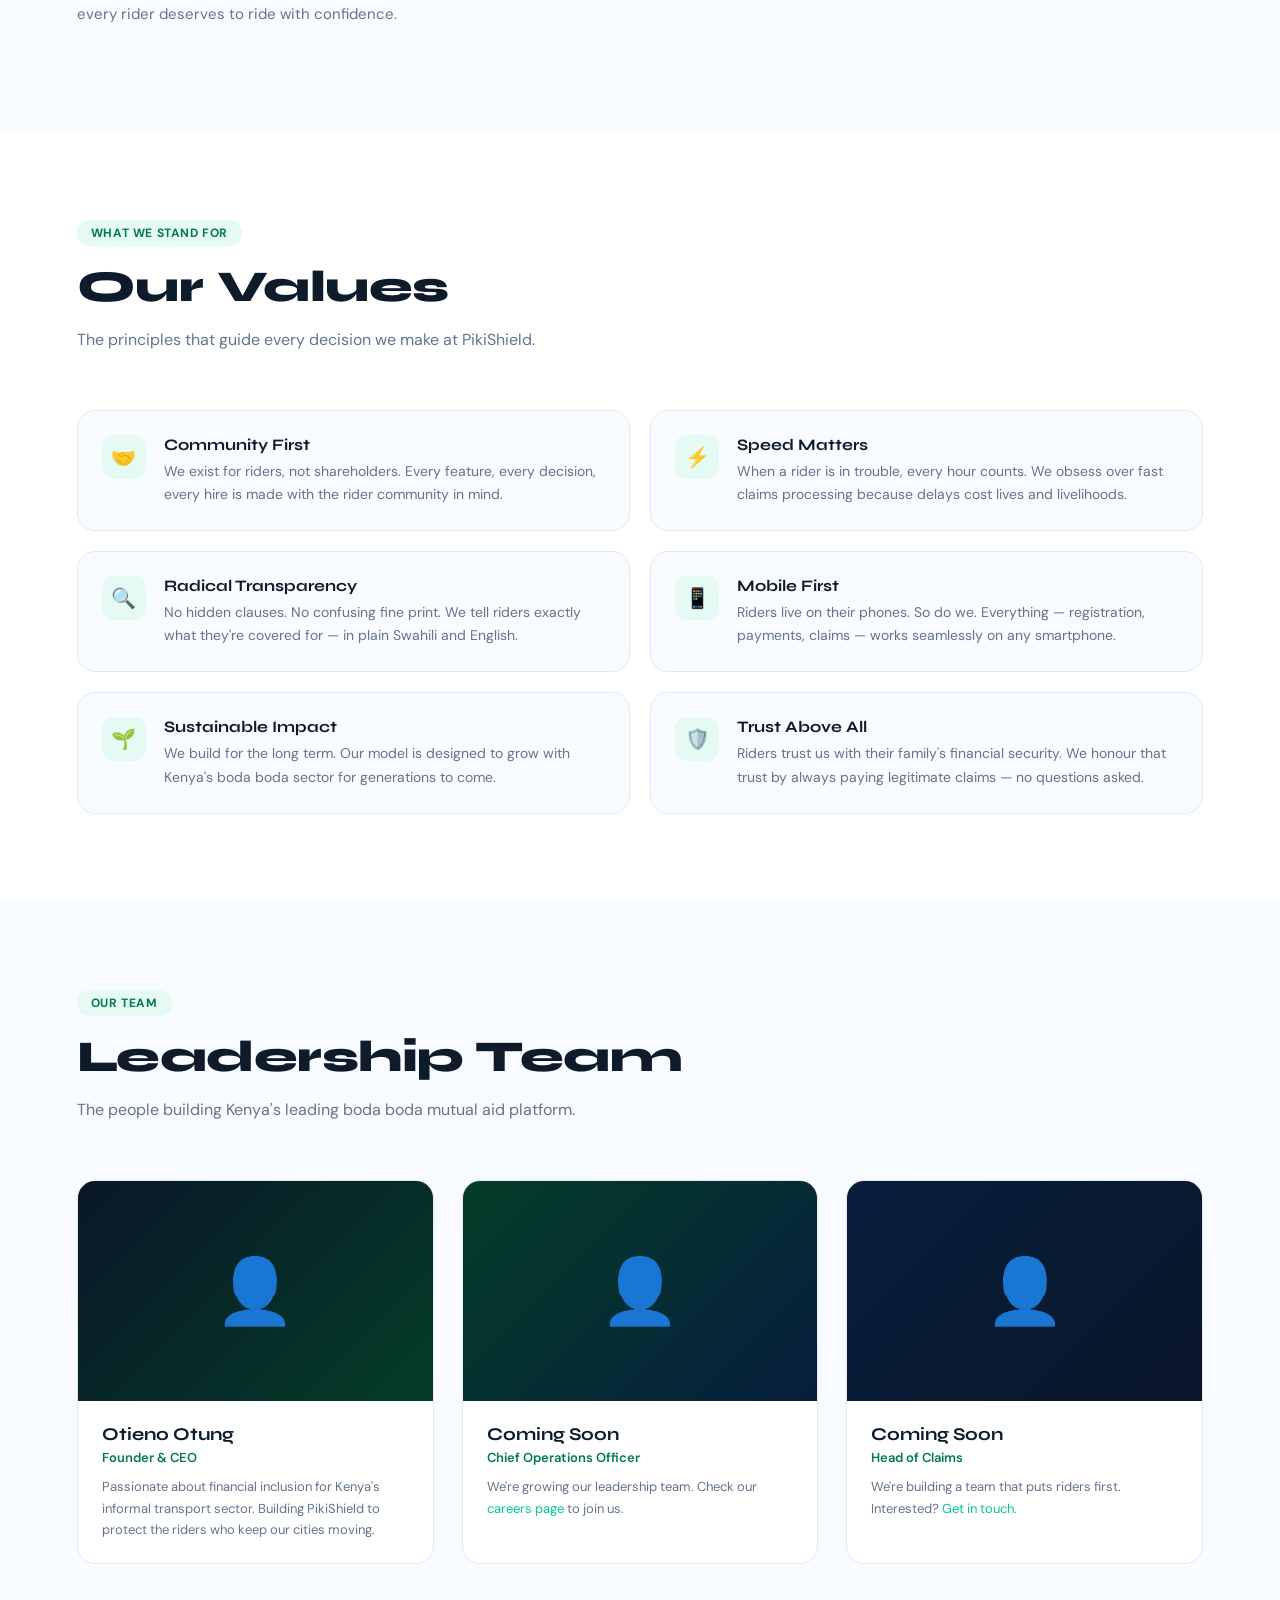
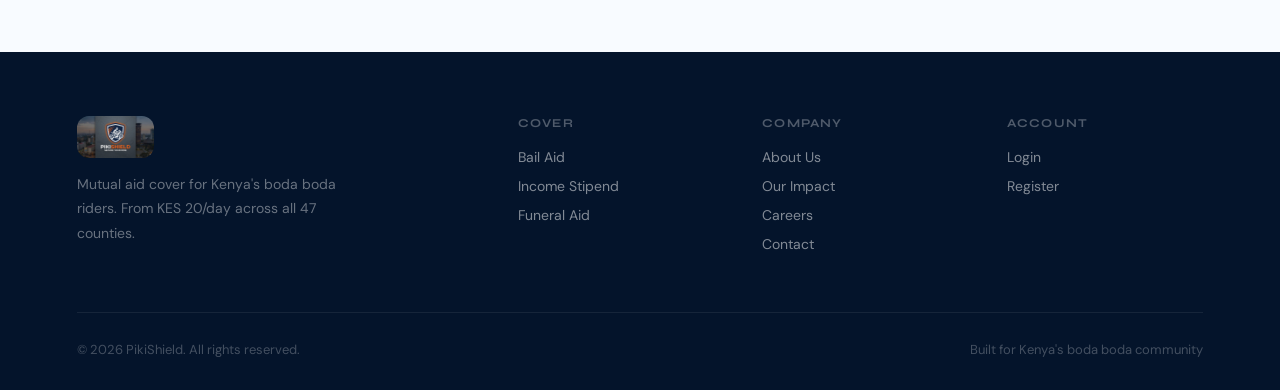
==== commit b1bf0db6: "Embed PikiShield logo in all pages" ====
--- a/about.html
+++ b/about.html
@@ -61,7 +61,7 @@
 
 <nav>
   <a href="index.html" class="nav-logo">
-    <img src="pikishield-logo.png" alt="PikiShield" style="height:46px;width:auto;object-fit:contain;"/>
+    <img src="[data-uri]" alt="PikiShield" style="height:42px;width:auto;border-radius:12px;object-fit:contain;display:block;"/>
   </a>
   <div class="nav-links">
     <a href="index.html">Home</a>
@@ -250,7 +250,7 @@
     <div class="footer-grid">
       <div>
         <a href="index.html" class="nav-logo">
-          <img src="pikishield-logo.png" alt="PikiShield" style="height:46px;width:auto;object-fit:contain;"/>
+          <img src="[data-uri]